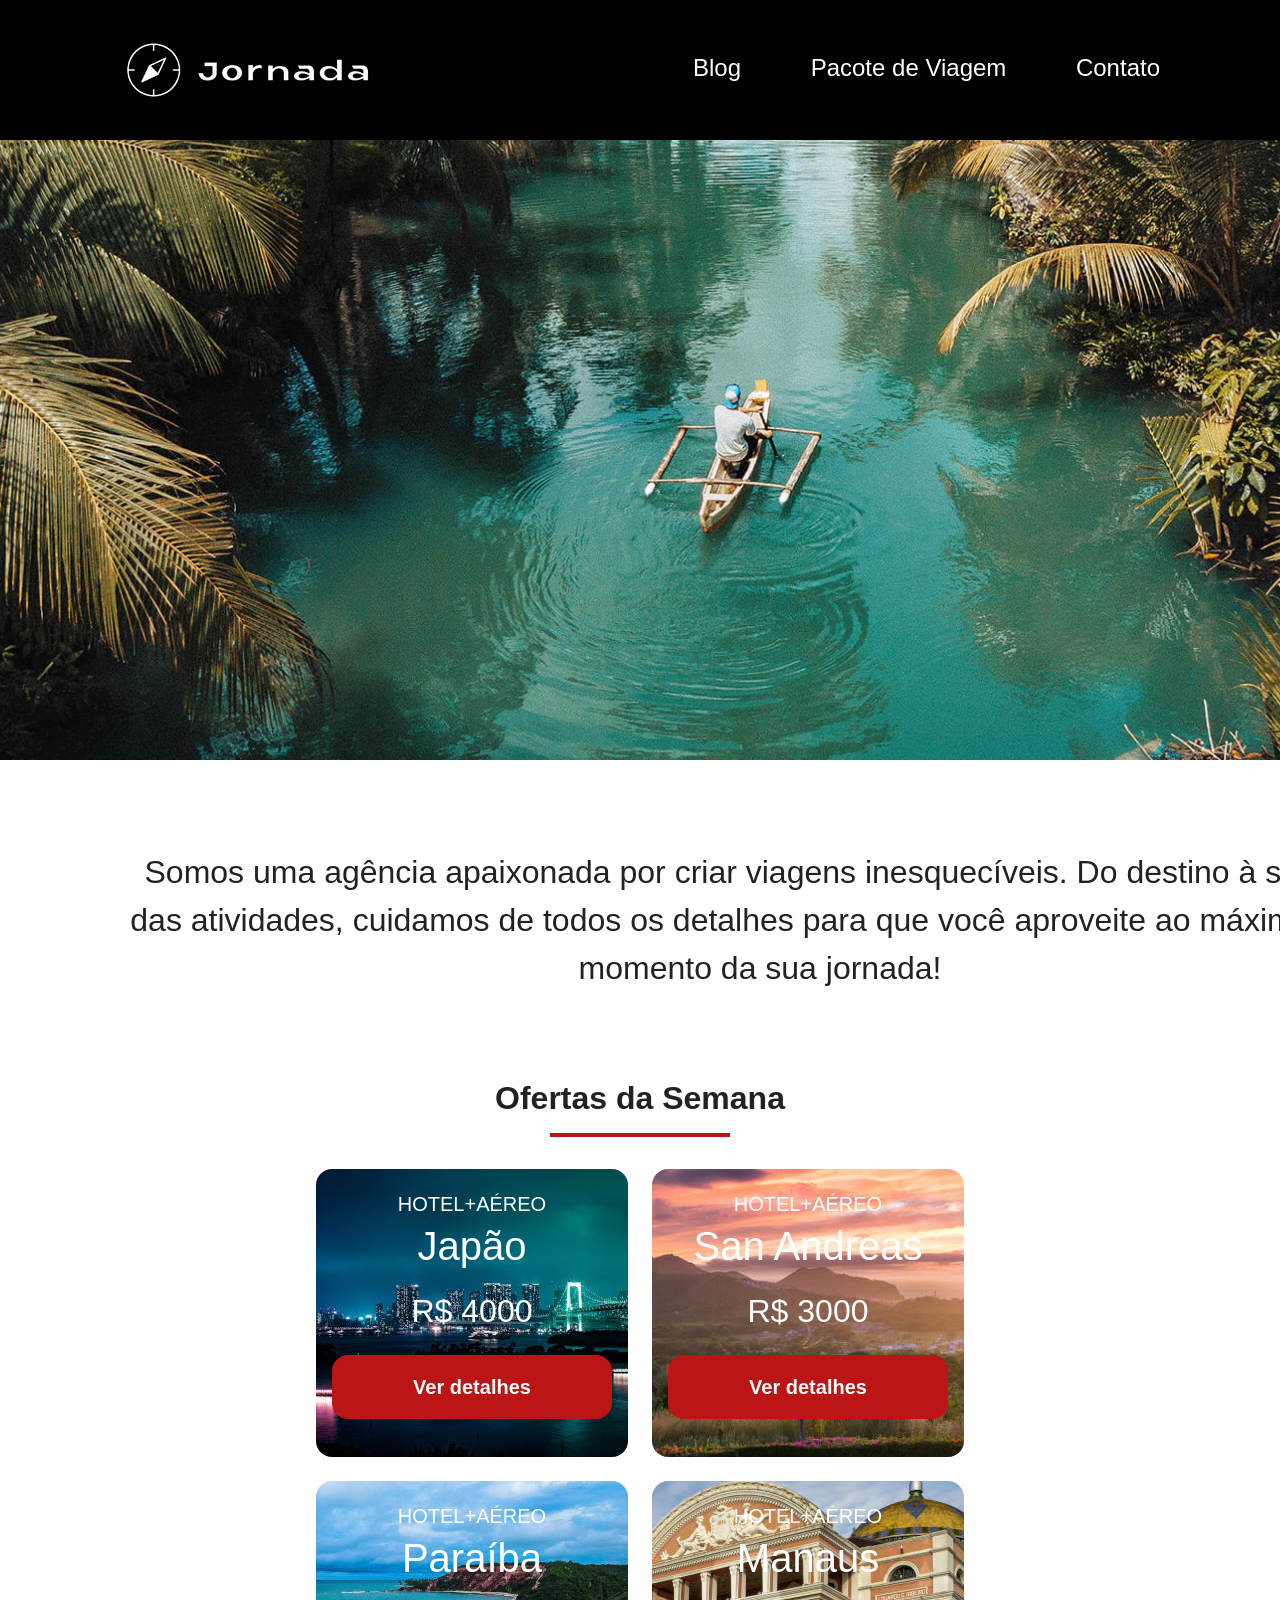
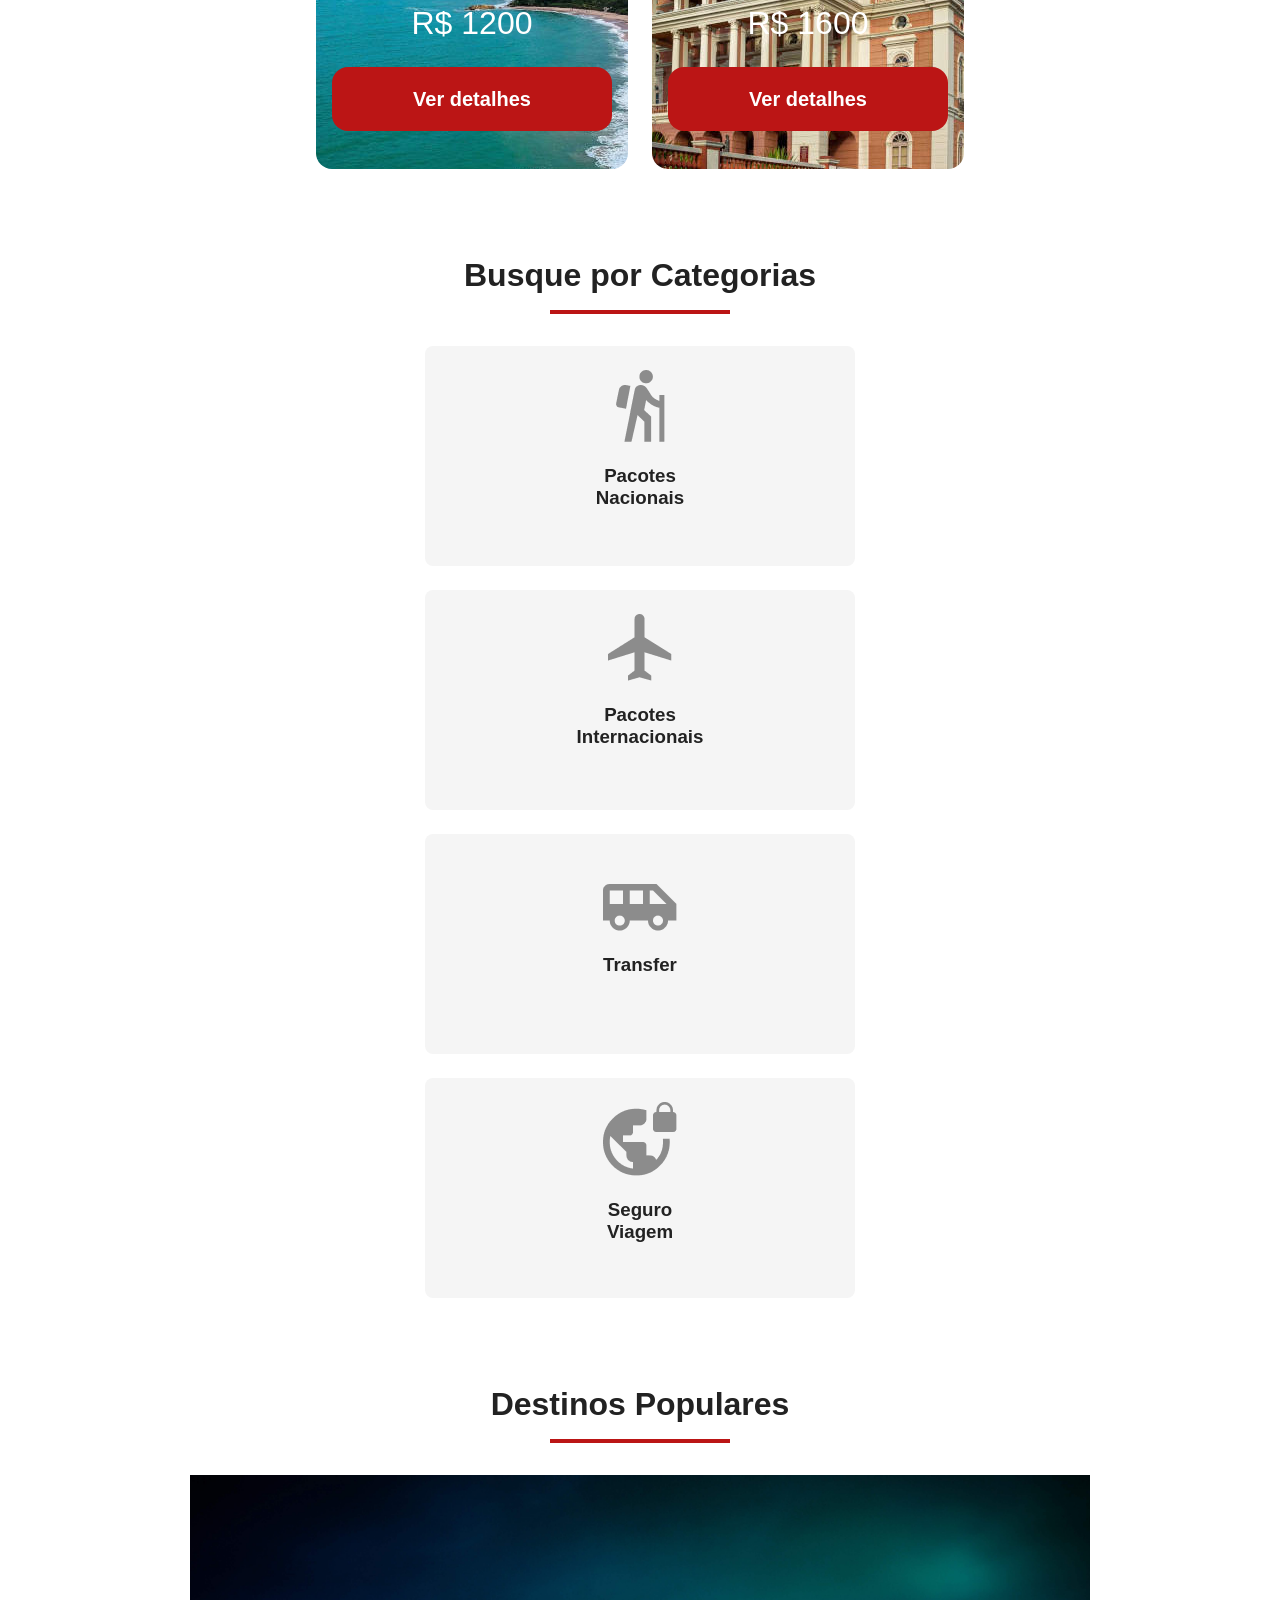
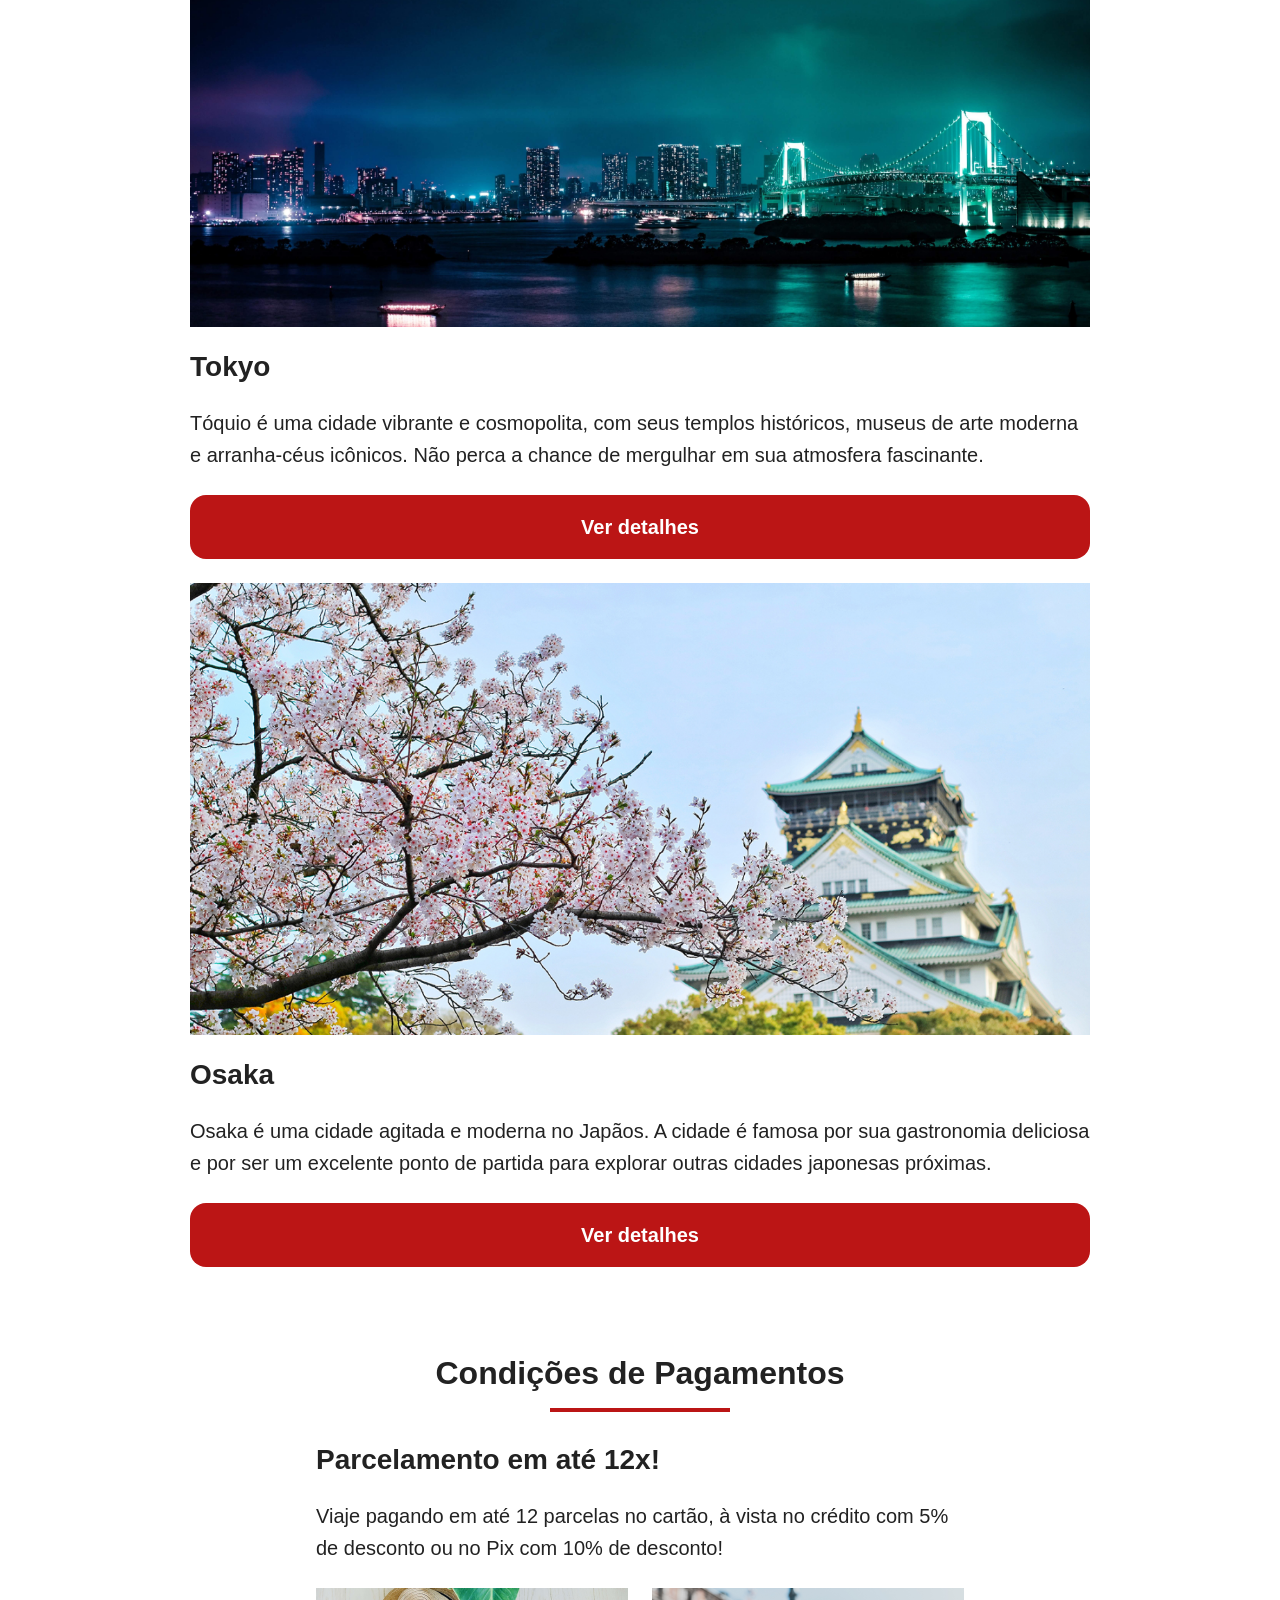
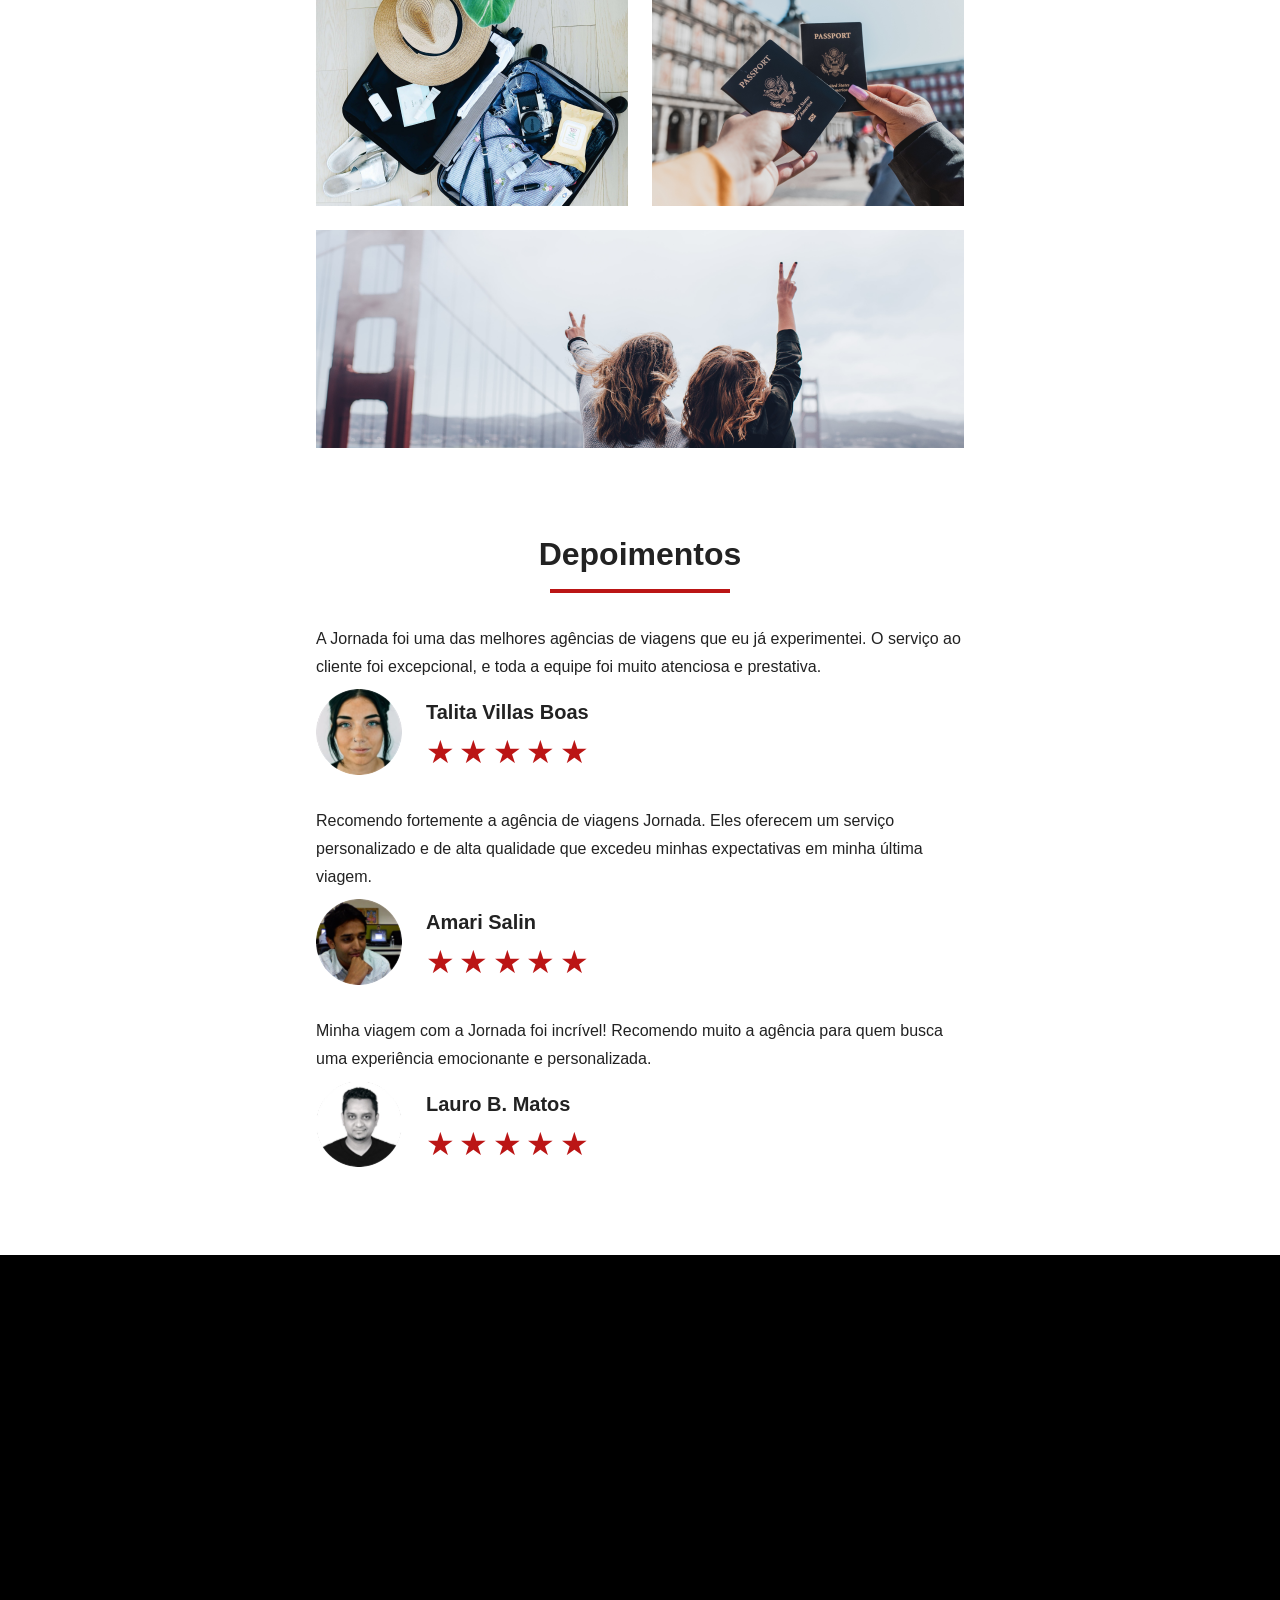
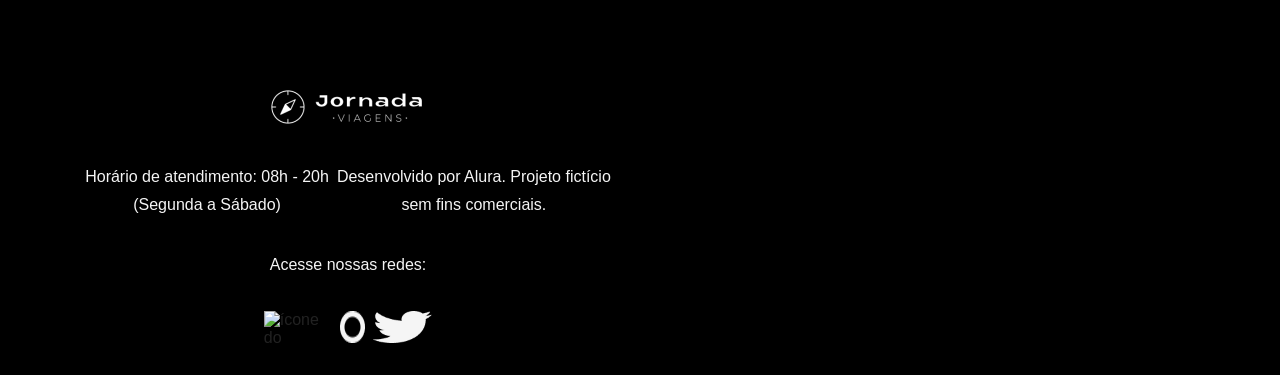
==== index.html @ 72df18f8 "Finaliza footer" ====
<!doctype html>
<html lang="pt-BR">
  <head>
    <meta charset="UTF-8" />
    <meta name="viewport" content="width=device-width, initial-scale=1.0" />
    <link rel="stylesheet" href="./css/style.css" />
    <title>Jornada Viagens</title>
  </head>
  <body>
    <header class="main-header">
      <a class="logo" href="index.html" title="Voltar para a página inicial">
        <img
          class="img-mobile"
          src="img/bussola-jornada-branca.png"
          alt="Bussola do logo Jornada Viagens na cor branca"
        />
        <img
          class="img-desktop"
          src="img/bussola-texto-jornada-branca.png"
          alt="Logo Jornada Viagens na cor branca"
        />
      </a>
      <div class="navigation-menu">
        <label for="menu">
          <img src="img/menu.png" alt="menu" />
        </label>
        <input type="checkbox" id="menu" hidden />
        <nav>
          <ul class="list-links">
            <li>
              <a href="blog.html" targe="_blank" title="Acessar Blog">Blog</a>
            </li>
            <li>
              <a
                href="pacotes.html"
                targe="_blank"
                title="Acessar pacote de viagem"
                >Pacote de Viagem
              </a>
            </li>
            <li>
              <a href="contato.html" targe="_blank" title="Acessar contato"
                >Contato</a
              >
            </li>
          </ul>
        </nav>
      </div>
    </header>
    <section class="hero">
      <div class="hero-img"></div>
      <h2>
        Somos uma agência apaixonada por criar viagens inesquecíveis. Do destino
        à seleção das atividades, cuidamos de todos os detalhes para que você
        aproveite ao máximo cada momento da sua jornada!
      </h2>
    </section>
    <section class="offers">
      <div class="section-title">
        <h2>Ofertas da Semana</h2>
        <hr />
      </div>
      <div class="offers-cards">
        <article class="card japao">
          <header>
            <p>HOTEL+AÉREO</p>
            <h3>
              Japão<br />
              <span>R$ 4000</span>
            </h3>
          </header>
          <footer>
            <a href="#" class="button">Ver detalhes</a>
          </footer>
        </article>
        <article class="card san-andreas">
          <header>
            <p>HOTEL+AÉREO</p>
            <h3>
              San Andreas<br />
              <span>R$ 3000</span>
            </h3>
          </header>
          <footer>
            <a href="#" class="button">Ver detalhes</a>
          </footer>
        </article>
        <article class="card paraiba">
          <header>
            <p>HOTEL+AÉREO</p>
            <h3>
              Paraíba<br />
              <span>R$ 1200</span>
            </h3>
          </header>
          <footer>
            <a href="#" class="button">Ver detalhes</a>
          </footer>
        </article>
        <article class="card manaus">
          <header>
            <p>HOTEL+AÉREO</p>
            <h3>
              Manaus<br />
              <span>R$ 1600</span>
            </h3>
          </header>
          <footer>
            <a href="#" class="button">Ver detalhes</a>
          </footer>
        </article>
      </div>
    </section>
    <section class="categories">
      <div class="section-title">
        <h2>Busque por Categorias</h2>
        <hr />
      </div>
      <div class="categories-cards">
        <a
          href="#"
          class="card"
          target="_blank"
          title="Busque pela categoria Pacotes Nacionais"
        >
          <img
            src="img/icone-pacotes-nacionais.png"
            alt="icone cinza representando uma pessoa fazendo tracking"
          />
          <h3 class="content=title">
            Pacotes <br />
            Nacionais
          </h3>
        </a>
        <a
          href="#"
          class="card"
          target="_blank"
          title="Busque pela categoria Pacotes Internacionais"
        >
          <img
            src="img/icone-pacotes-internacionais.png"
            alt="icone cinza representando um avião"
          />
          <h3 class="content=title">
            Pacotes <br />
            Internacionais
          </h3>
        </a>
        <a
          href="#"
          class="card single-line transfer"
          target="_blank"
          title="Busque pela categoria Transfer"
        >
          <img
            src="img/icone-transfer.png"
            alt="icone cinza representando um ônibus"
          />
          <h3 class="content=title">Transfer</h3>
        </a>
        <a
          href="#"
          class="card"
          target="_blank"
          title="Busque pela categoria Seguro Viagem"
        >
          <img
            src="img/icone-seguro-viagem.png"
            alt="icone cinza representando um mundo com cadeado"
          />
          <h3 class="content=title">
            Seguro <br />
            Viagem
          </h3>
        </a>
      </div>
    </section>
    <section class="destinations">
      <div class="section-title">
        <h2>Destinos Populares</h2>
        <hr />
      </div>
      <div class="destinations-items">
        <article class="item tokyo">
          <header>
            <div class="img-item"></div>
            <h4 class="content-title">Tokyo</h4>
          </header>
          <p class="content-text">
            Tóquio é uma cidade vibrante e cosmopolita, com seus templos
            históricos, museus de arte moderna e arranha-céus icônicos. Não
            perca a chance de mergulhar em sua atmosfera fascinante.
          </p>
          <footer>
            <a
              href="#"
              class="button"
              target="_blank"
              title="Veja mais detalhes do destino Tokyo"
              >Ver detalhes</a
            >
          </footer>
        </article>
        <article class="item osaka">
          <header>
            <div class="img-item"></div>
            <h4 class="content-title">Osaka</h4>
          </header>
          <p class="content-text">
            Osaka é uma cidade agitada e moderna no Japãos. A cidade é famosa
            por sua gastronomia deliciosa e por ser um excelente ponto de
            partida para explorar outras cidades japonesas próximas.
          </p>
          <footer>
            <a
              href="#"
              class="button"
              target="_blank"
              title="Veja mais detalhes do destino Osaka"
              >Ver detalhes</a
            >
          </footer>
        </article>
      </div>
    </section>
    <section class="payments">
      <div class="section-title">
        <h2>Condições de Pagamentos</h2>
        <hr />
      </div>
      <div class="content-container">
        <div class="text-content">
          <h3 class="content-title">Parcelamento em até 12x!</h3>
          <p class="content-text">
            Viaje pagando em até 12 parcelas no cartão, à vista no crédito com
            5% de desconto ou no Pix com 10% de desconto!
          </p>
        </div>
        <div class="image-gallery">
          <div class="image first"></div>
          <div class="image second"></div>
          <div class="image third colspan-2"></div>
        </div>
      </div>
    </section>
    <section class="testimonials">
      <div class="section-title">
        <h2>Depoimentos</h2>
        <hr />
      </div>
      <div class="testimonials-container">
        <article>
          <header>
            <p>A Jornada foi uma das melhores agências de viagens que eu já experimentei. O serviço ao cliente foi excepcional, e toda a equipe foi muito atenciosa e prestativa.</p>
          </header>
          <footer>
            <img 
            src="img/avatar-talita.png" 
            alt="imagem de perfil da cliente Talita Villas Boas" />
            <div class="profile-content">
              <h4>Talita Villas Boas</h4>
              <div class="rating">
                <span class="star">★</span>
                <span class="star">★</span>
                <span class="star">★</span>
                <span class="star">★</span>
                <span class="star">★</span>
              </div>
            </div>
          </footer>
        </article>
        <article>
          <header>
            <p>Recomendo fortemente a agência de viagens Jornada. Eles oferecem um serviço personalizado e de alta qualidade que excedeu minhas expectativas em minha última viagem.</p>
          </header>
          <footer>
            <img 
            src="img/avatar-amari.png" 
            alt="imagem de perfil da cliente Amari Salin" />
            <div class="profile-content">
              <h4>Amari Salin</h4>
              <div class="rating">
                <span class="star">★</span>
                <span class="star">★</span>
                <span class="star">★</span>
                <span class="star">★</span>
                <span class="star">★</span>
              </div>
          </footer>
        </article>
        <article>
          <header>
            <p>Minha viagem com a Jornada foi incrível! Recomendo muito a agência para quem busca uma experiência emocionante e personalizada.</p>
          </header>
          <footer>
            <img 
            src="img/avatar-lauro.png" 
            alt="imagem de perfil da cliente Lauro B. Matos" />
            <div class="profile-content">
              <h4>Lauro B. Matos</h4>
              <div class="rating">
                <span class="star">★</span>
                <span class="star">★</span>
                <span class="star">★</span>
                <span class="star">★</span>
                <span class="star">★</span>
              </div>
          </footer>
        </article>
      </div>
    </section>
    <footer class="main-footer">
      <section class="hero">
      <div class="footer-img"></div>
    </section>
      <section class="footer-content">
        <div class="logo-footer">
          <img
            src="img/logo-jornada-viagens-branca.png" alt="Bussola do logo com nome Jornada Viagens na cor branca"
          />
        </div>
        <div class="text-footer-1">
          <p>Horário de atendimento: 08h - 20h <br /> (Segunda a Sábado)</p>
          <p>Desenvolvido por Alura. Projeto fictício <br /> sem fins comerciais.</p>
        </div>
        <div class="text-footer-2">
          <p>Acesse nossas redes:</p>
        </div>
        <div class="social-icons">
            <img 
            class="img-social"
            src="img/whatsapp-branca.png" alt="ícone do whatsapp" />
          <img
            class="img-social"
            src="img/instagram-branca.png" alt="ícone do instagram" />
          <img 
            class="img-social"
            src="img/twiter-branca.png" alt="ícone do twitter" />
        </div>
      </section>
    </footer>
  </body>
</html>
---- css/style.css ----
@import url("global.css");
@import url("header.css");
@import url("hero.css");
@import url("offers.css");
@import url("categories.css");
@import url("destinations.css");
@import url("payments.css");
@import url("testimonials.css");
@import url("footer.css");
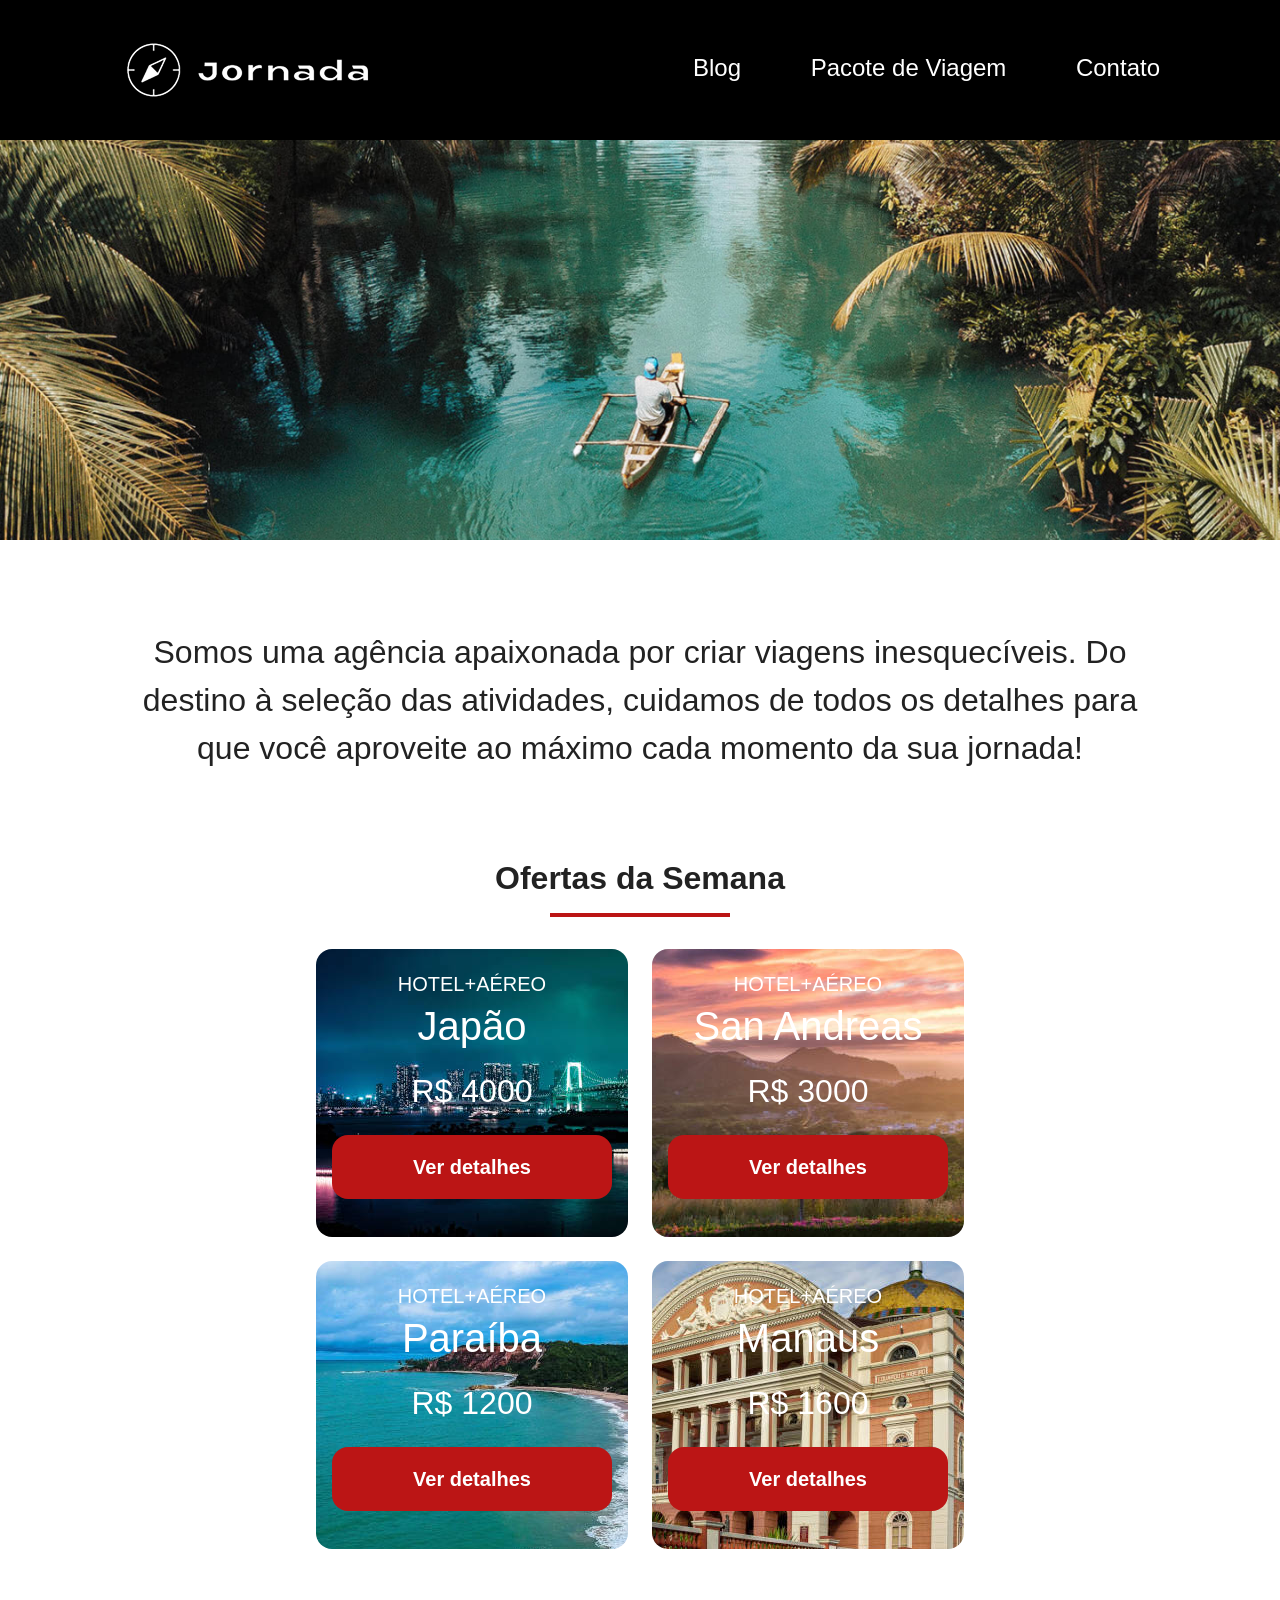
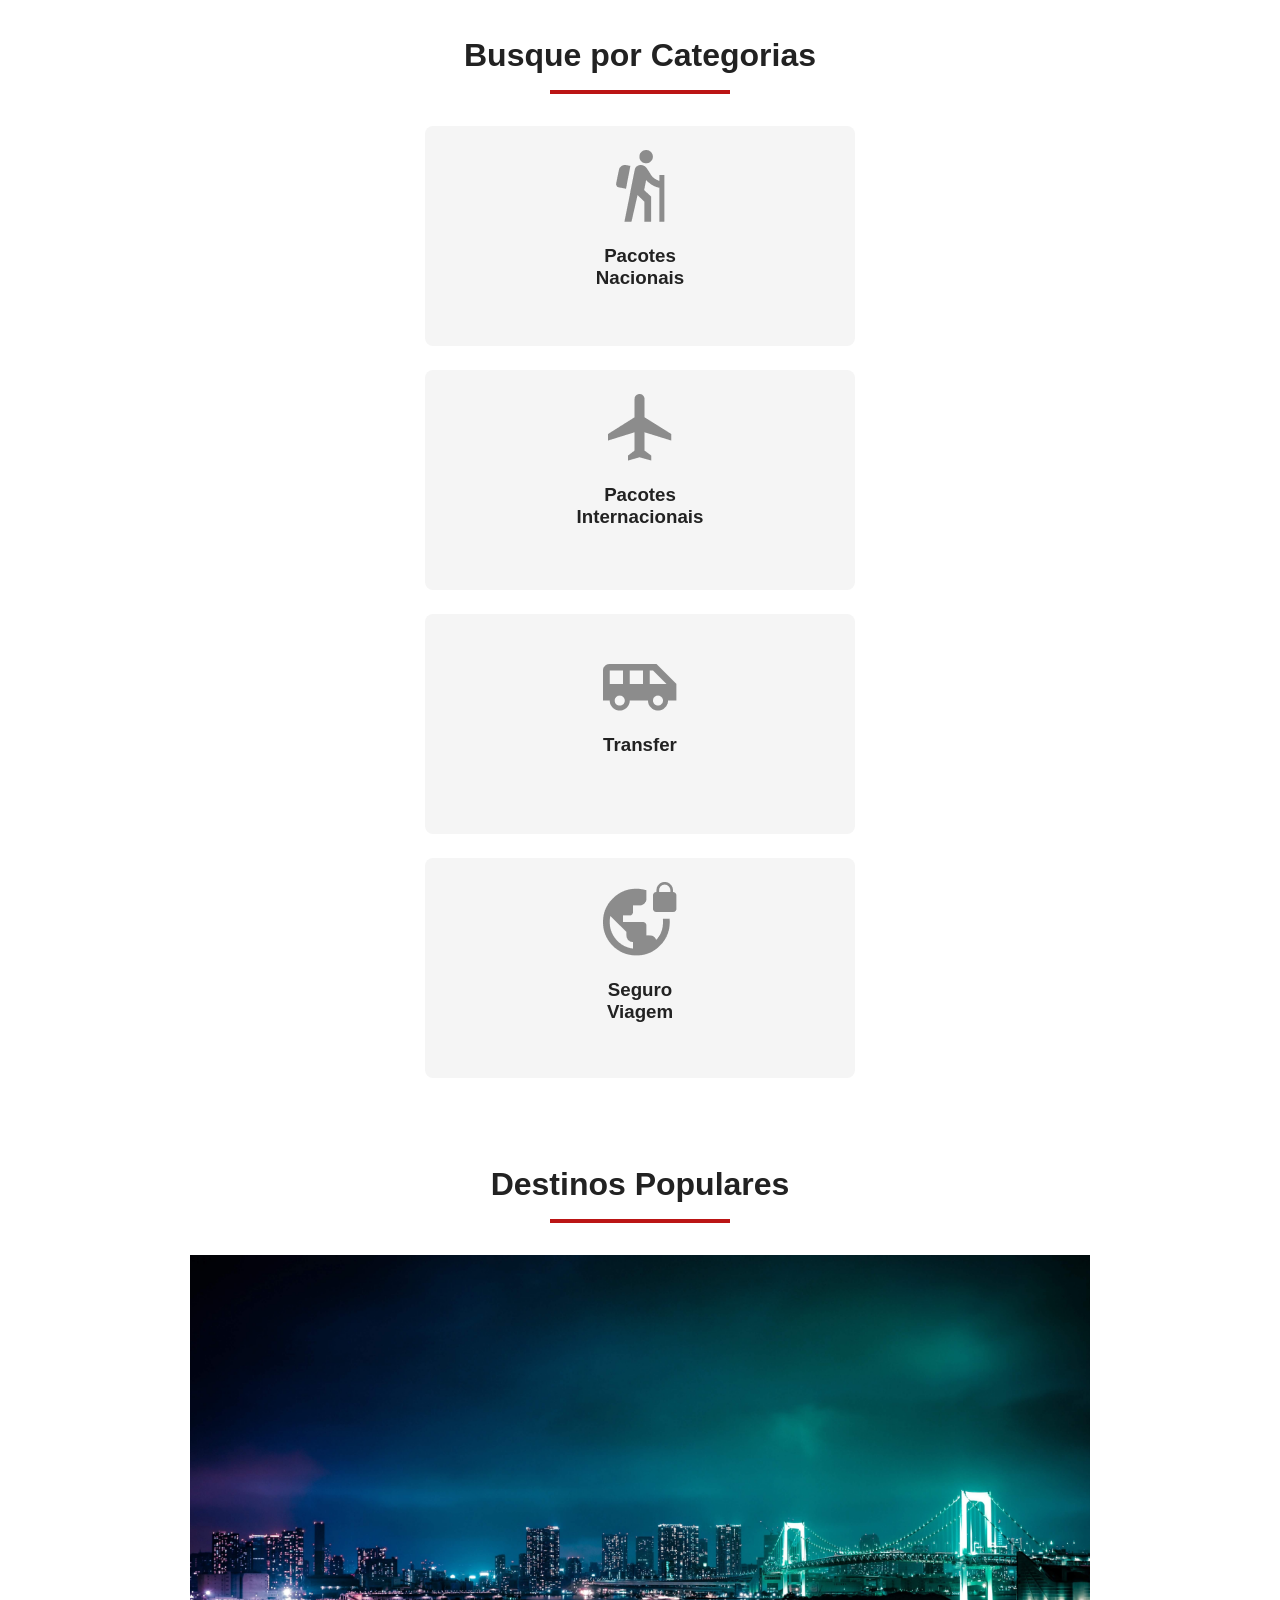
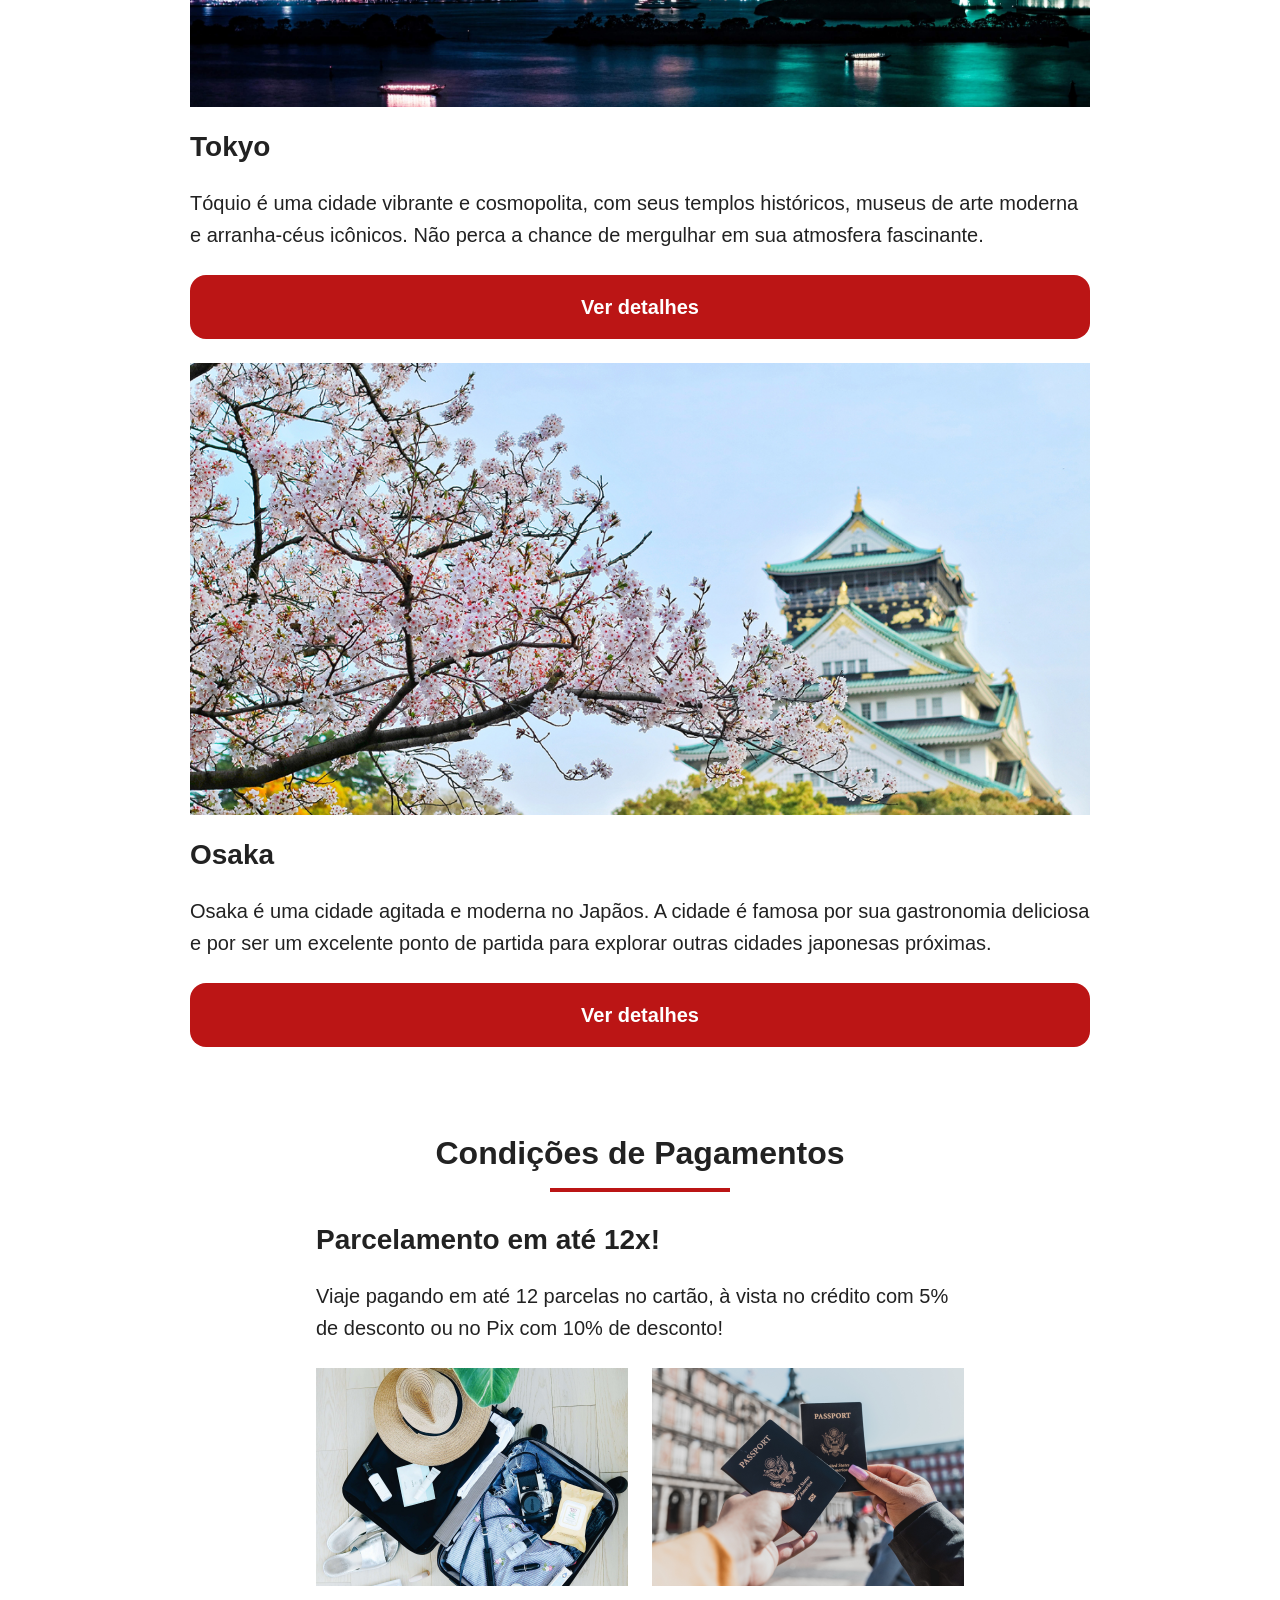
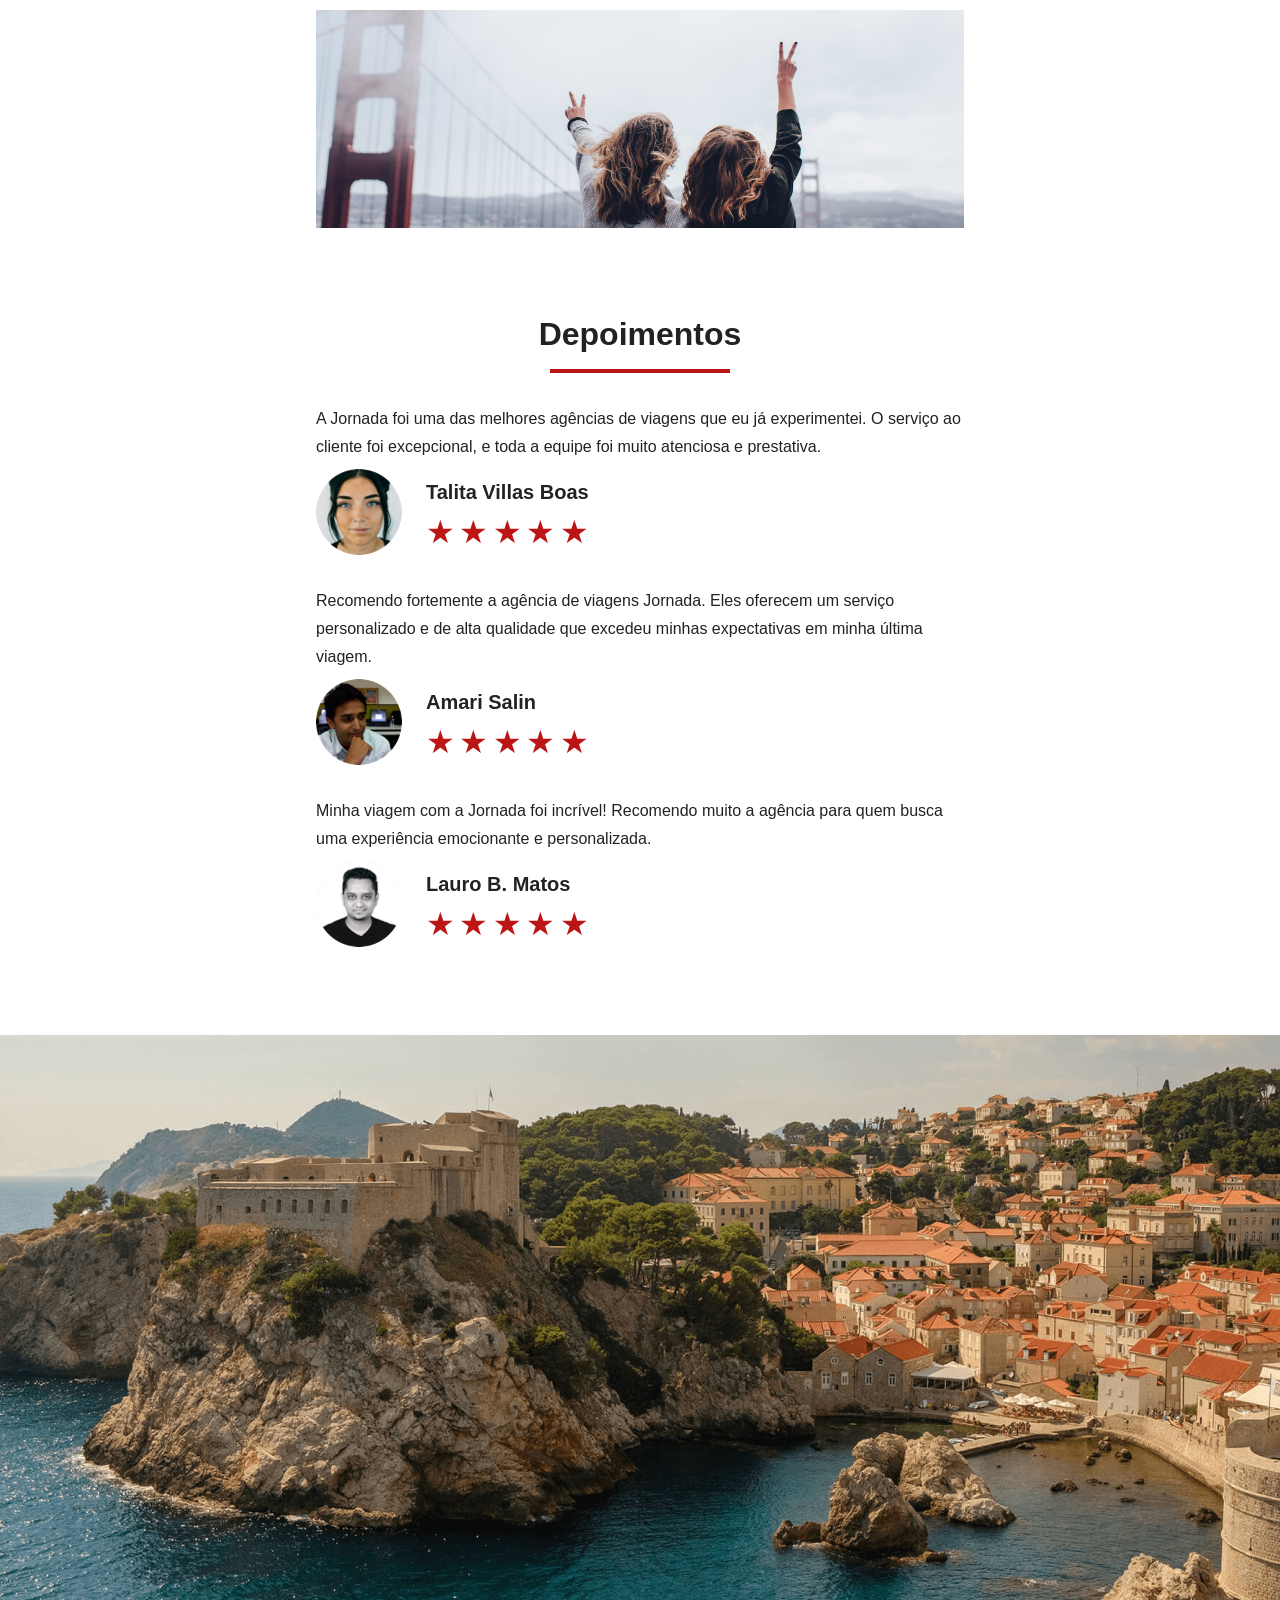
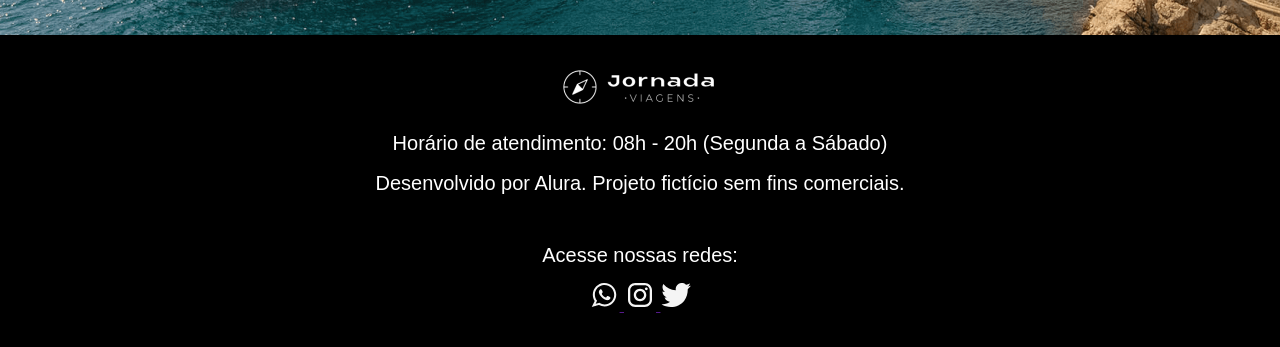
==== commit 898dc127: "Adiciona melhorias de acessibilidade e corrige código de acordo com revisão proposta" ====
--- a/index.html
+++ b/index.html
@@ -185,7 +185,7 @@
         <article class="item tokyo">
           <header>
             <div class="img-item"></div>
-            <h4 class="content-title">Tokyo</h4>
+            <h3 class="content-title">Tokyo</h3>
           </header>
           <p class="content-text">
             Tóquio é uma cidade vibrante e cosmopolita, com seus templos
@@ -205,7 +205,7 @@
         <article class="item osaka">
           <header>
             <div class="img-item"></div>
-            <h4 class="content-title">Osaka</h4>
+            <h3 class="content-title">Osaka</h3>
           </header>
           <p class="content-text">
             Osaka é uma cidade agitada e moderna no Japãos. A cidade é famosa
@@ -259,7 +259,7 @@
             src="img/avatar-talita.png" 
             alt="imagem de perfil da cliente Talita Villas Boas" />
             <div class="profile-content">
-              <h4>Talita Villas Boas</h4>
+              <h3>Talita Villas Boas</h3>
               <div class="rating">
                 <span class="star">★</span>
                 <span class="star">★</span>
@@ -279,7 +279,7 @@
             src="img/avatar-amari.png" 
             alt="imagem de perfil da cliente Amari Salin" />
             <div class="profile-content">
-              <h4>Amari Salin</h4>
+              <h3>Amari Salin</h3>
               <div class="rating">
                 <span class="star">★</span>
                 <span class="star">★</span>
@@ -298,7 +298,7 @@
             src="img/avatar-lauro.png" 
             alt="imagem de perfil da cliente Lauro B. Matos" />
             <div class="profile-content">
-              <h4>Lauro B. Matos</h4>
+              <h3>Lauro B. Matos</h3>
               <div class="rating">
                 <span class="star">★</span>
                 <span class="star">★</span>
@@ -310,35 +310,33 @@
         </article>
       </div>
     </section>
-    <footer class="main-footer">
-      <section class="hero">
-      <div class="footer-img"></div>
-    </section>
-      <section class="footer-content">
-        <div class="logo-footer">
-          <img
-            src="img/logo-jornada-viagens-branca.png" alt="Bussola do logo com nome Jornada Viagens na cor branca"
-          />
+    <section class="bottom-hero">
+      <div class="hero-img"></div>
+    </section>
+    <footer class="main-footer">  
+    <div class="footer-content">
+          <img src="img/logo-jornada-viagens-branca.png" alt="Logo completo Jornada Viagens na cor branca" />
+          <p>Horário de atendimento: 08h - 20h (Segunda a Sábado)</p>
+          <p>Desenvolvido por Alura. Projeto fictício sem fins comerciais.</p>
         </div>
-        <div class="text-footer-1">
-          <p>Horário de atendimento: 08h - 20h <br /> (Segunda a Sábado)</p>
-          <p>Desenvolvido por Alura. Projeto fictício <br /> sem fins comerciais.</p>
+          <div class="footer-social">
+          <p>Acesse nossas redes:</p>
+            <a href="" target="_blank"  title="Acesse o whatsapp do Jornada Viagens">
+            <img 
+            src="img/whatsapp.svg" 
+            alt="Icone do whatsapp na cor branca" />
+            </a>
+            <a href="" target="_blank" title="Acesse o instagram do Jornada Viagens">
+              <img
+            src="img/Instagram.svg" 
+            alt="Icone do instagram na cor branca" />
+          </a>
+          <a href="" target="_blank" title="Acesse o twitter do Jornada Viagens">
+            <img 
+            src="img/Twiter.svg" 
+            alt="Icone do twiter na cor branca" />
+            </a>
         </div>
-        <div class="text-footer-2">
-          <p>Acesse nossas redes:</p>
-        </div>
-        <div class="social-icons">
-            <img 
-            class="img-social"
-            src="img/whatsapp-branca.png" alt="ícone do whatsapp" />
-          <img
-            class="img-social"
-            src="img/instagram-branca.png" alt="ícone do instagram" />
-          <img 
-            class="img-social"
-            src="img/twiter-branca.png" alt="ícone do twitter" />
-        </div>
-      </section>
     </footer>
   </body>
 </html>
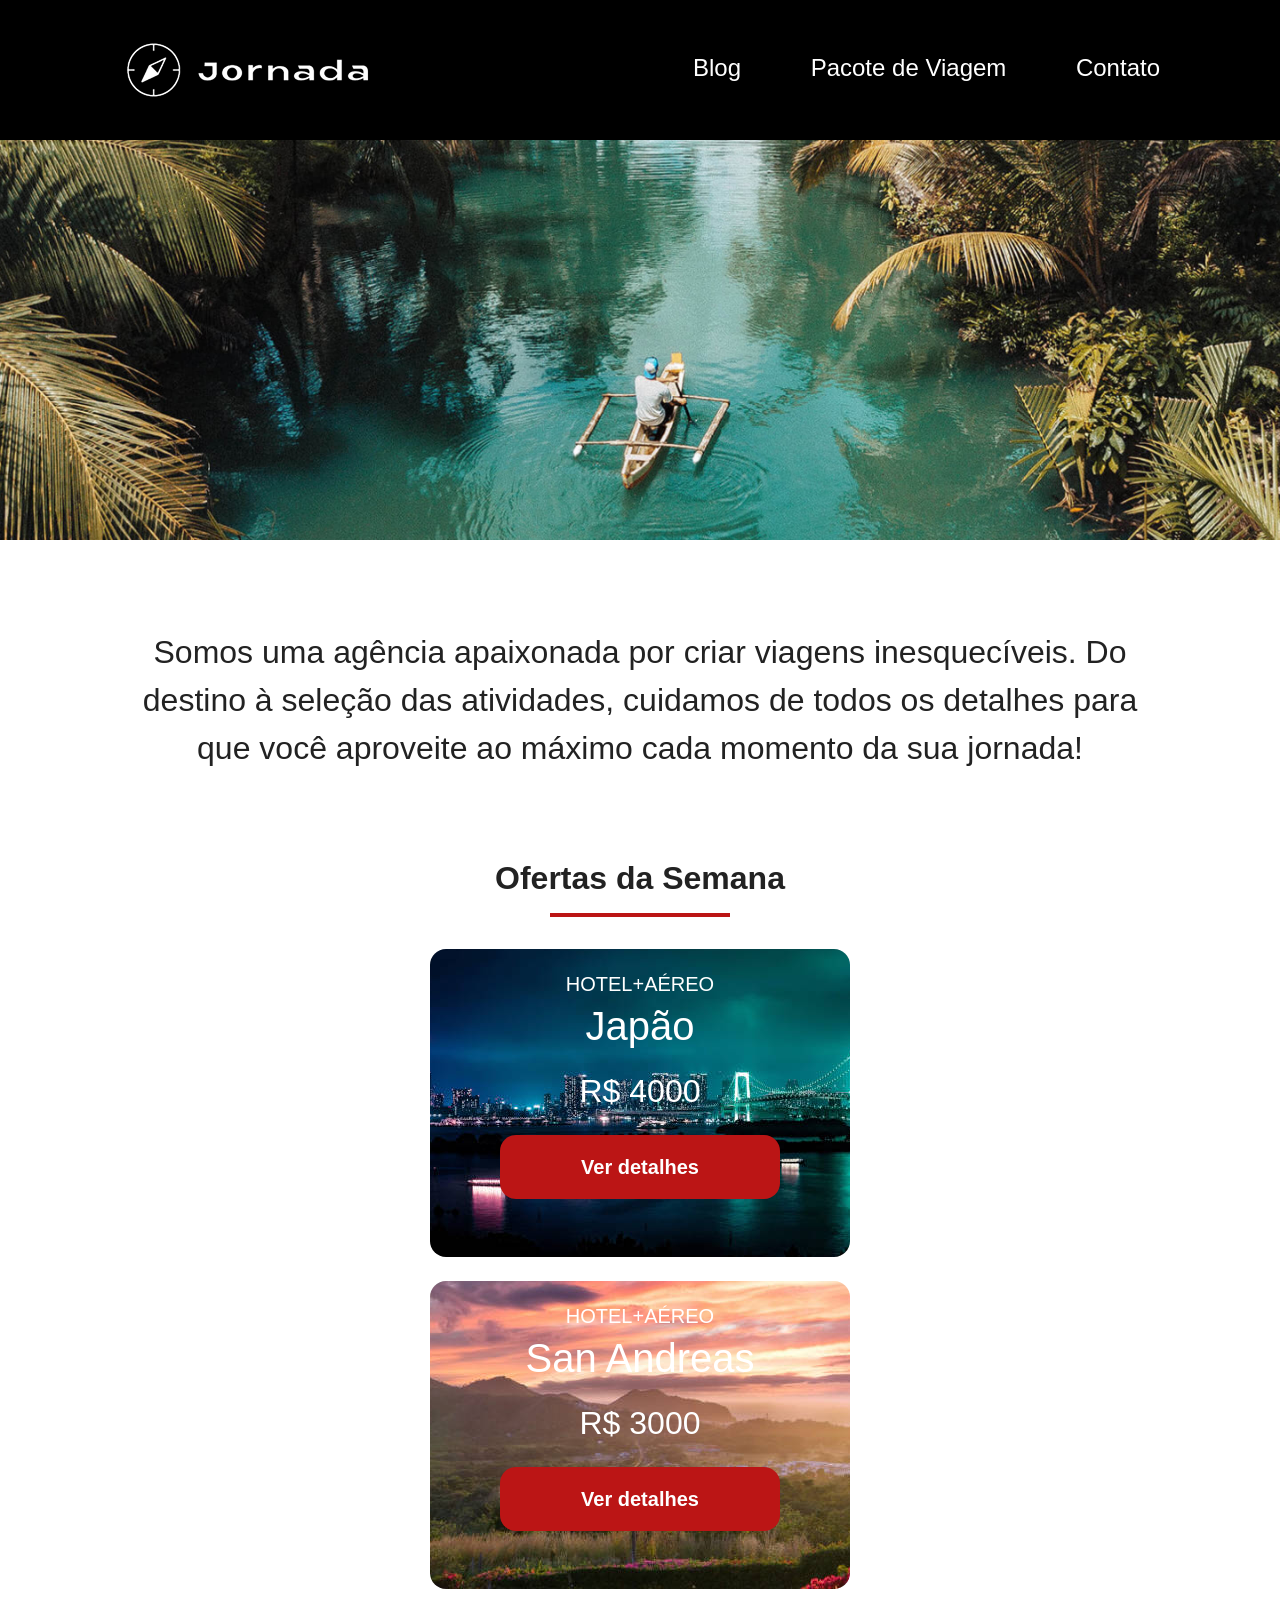
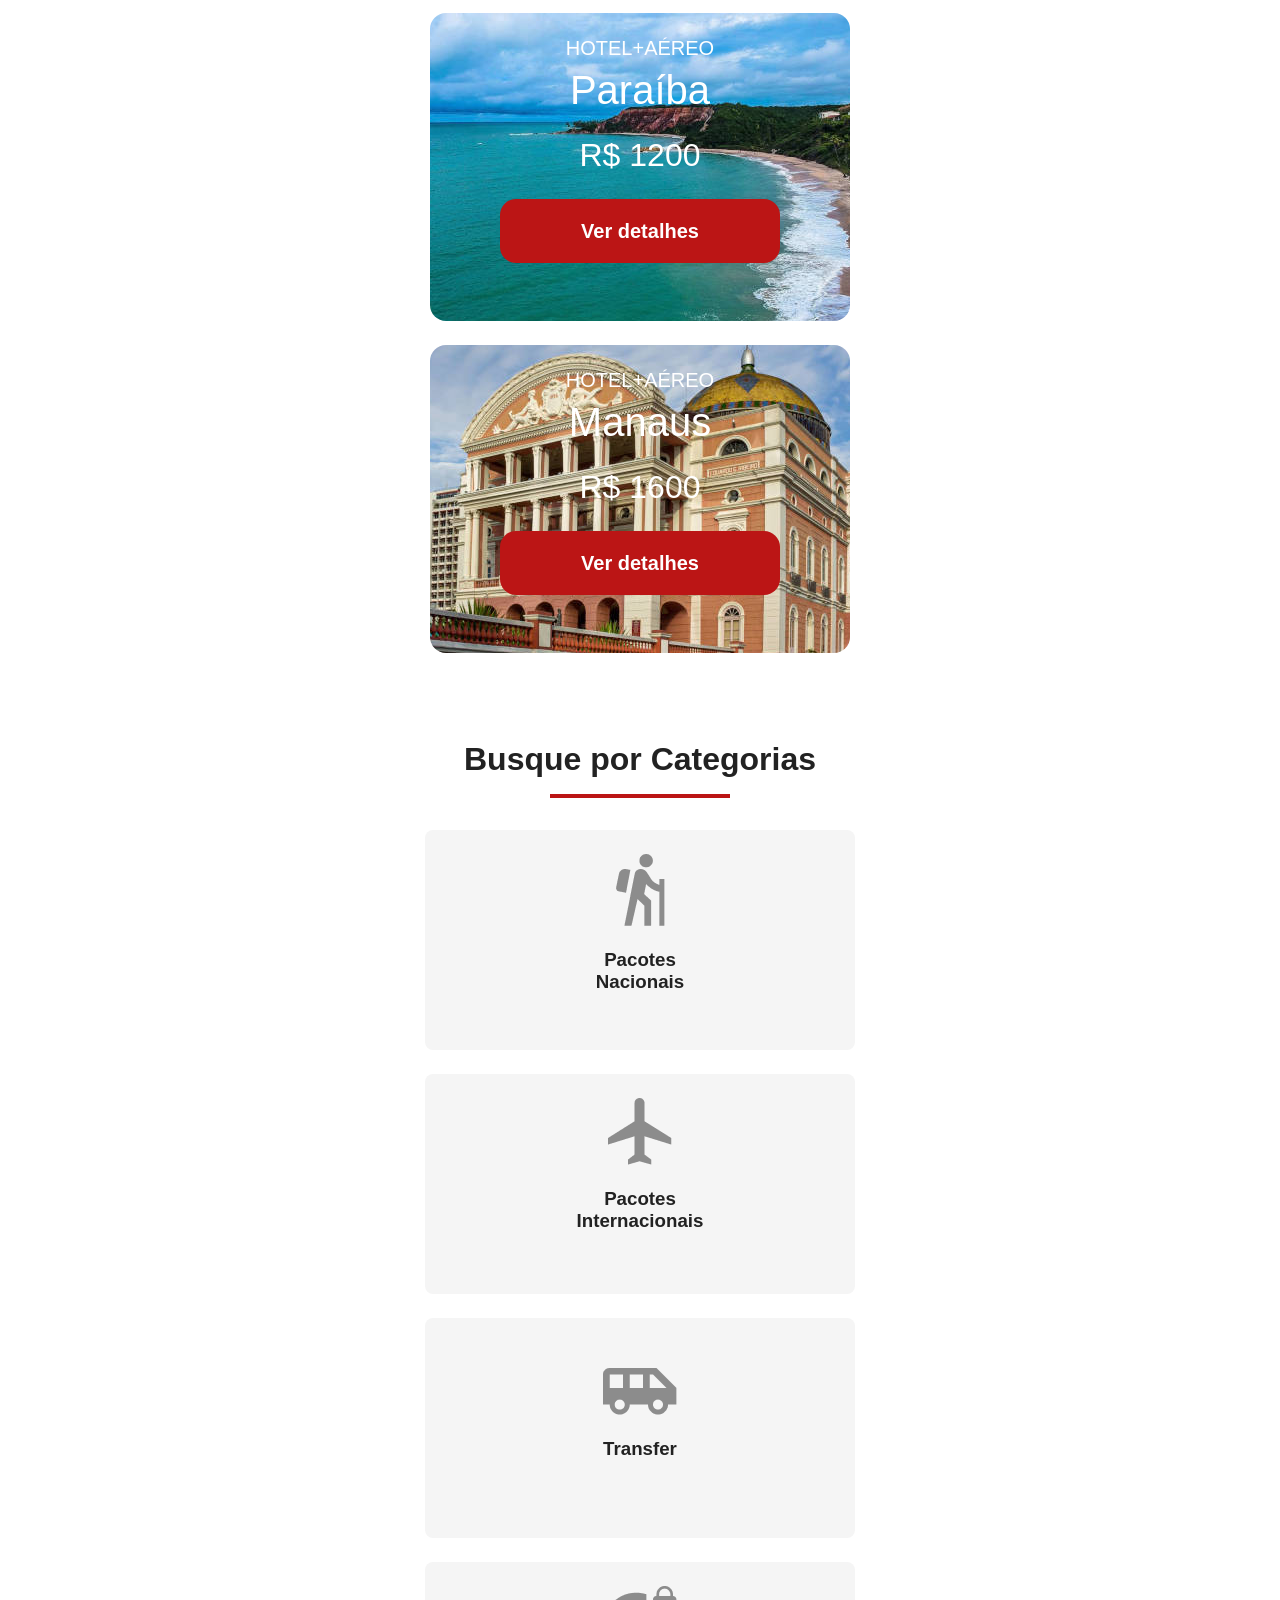
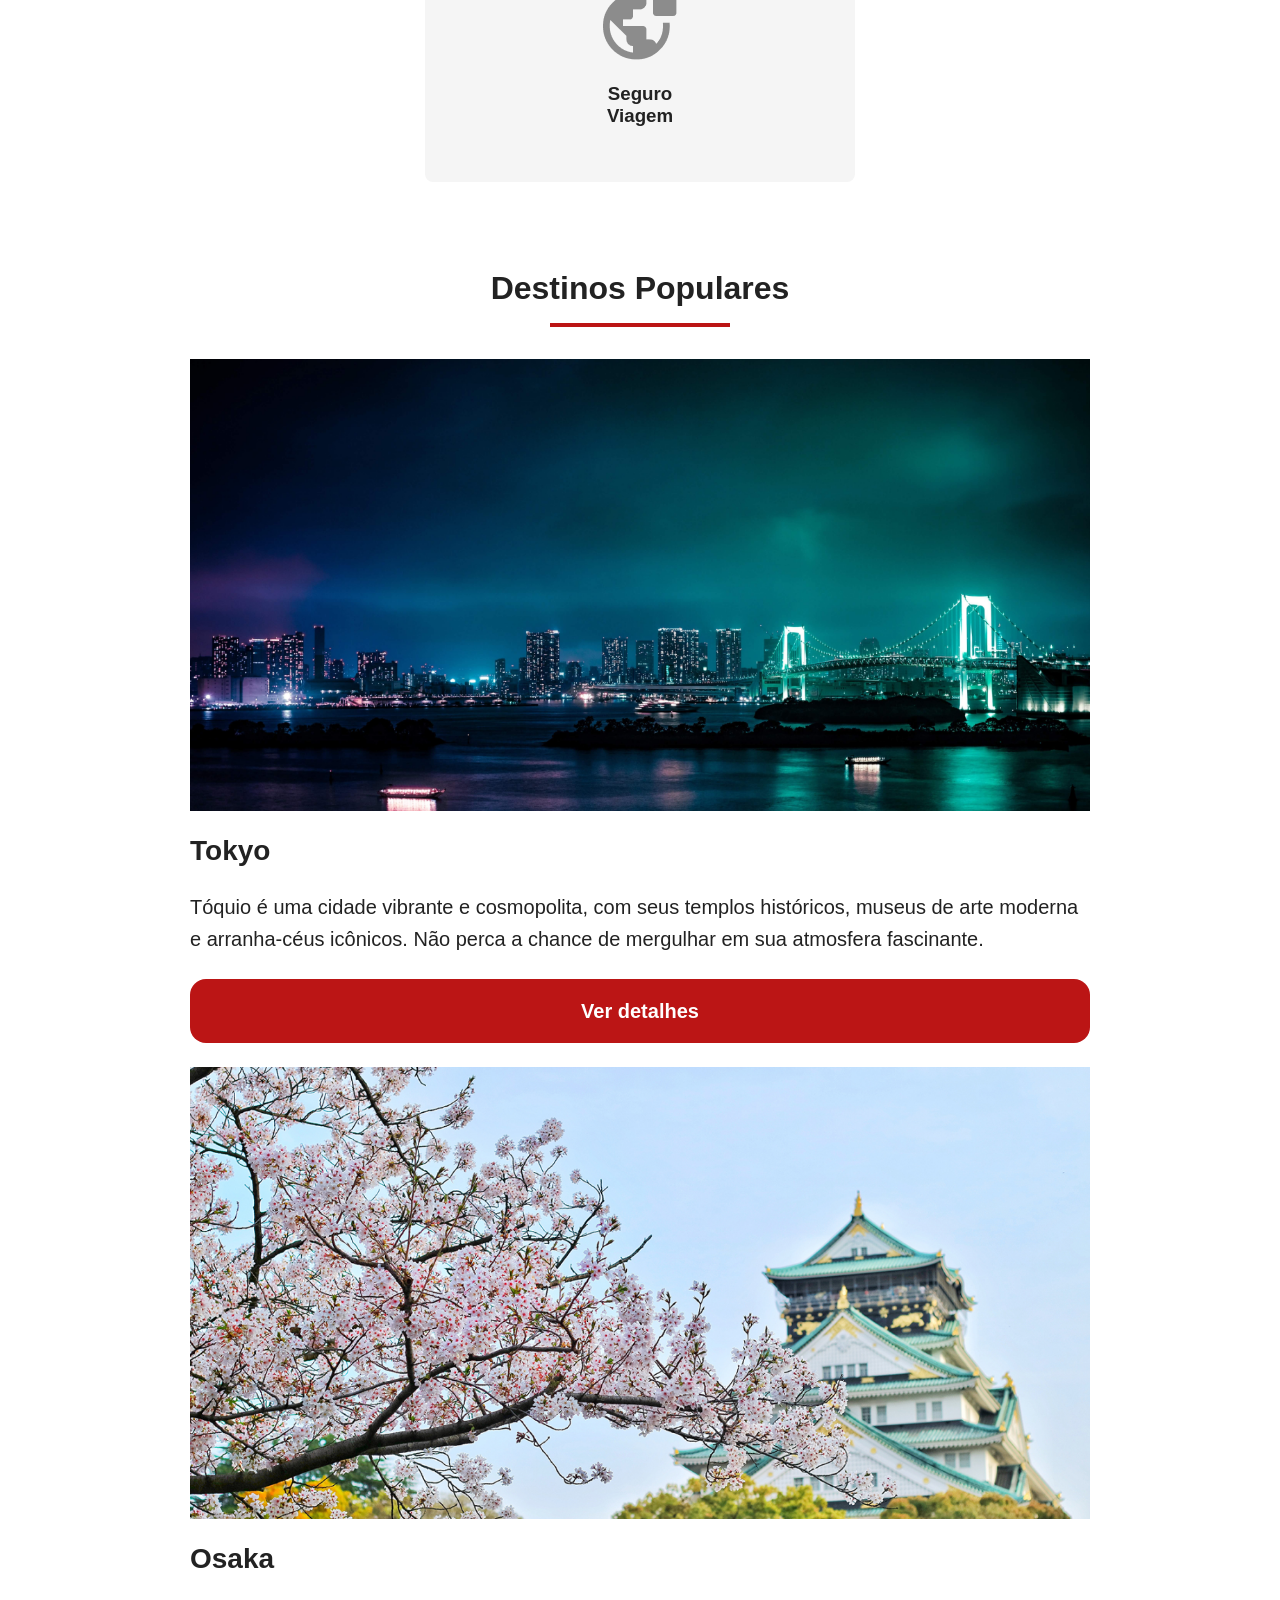
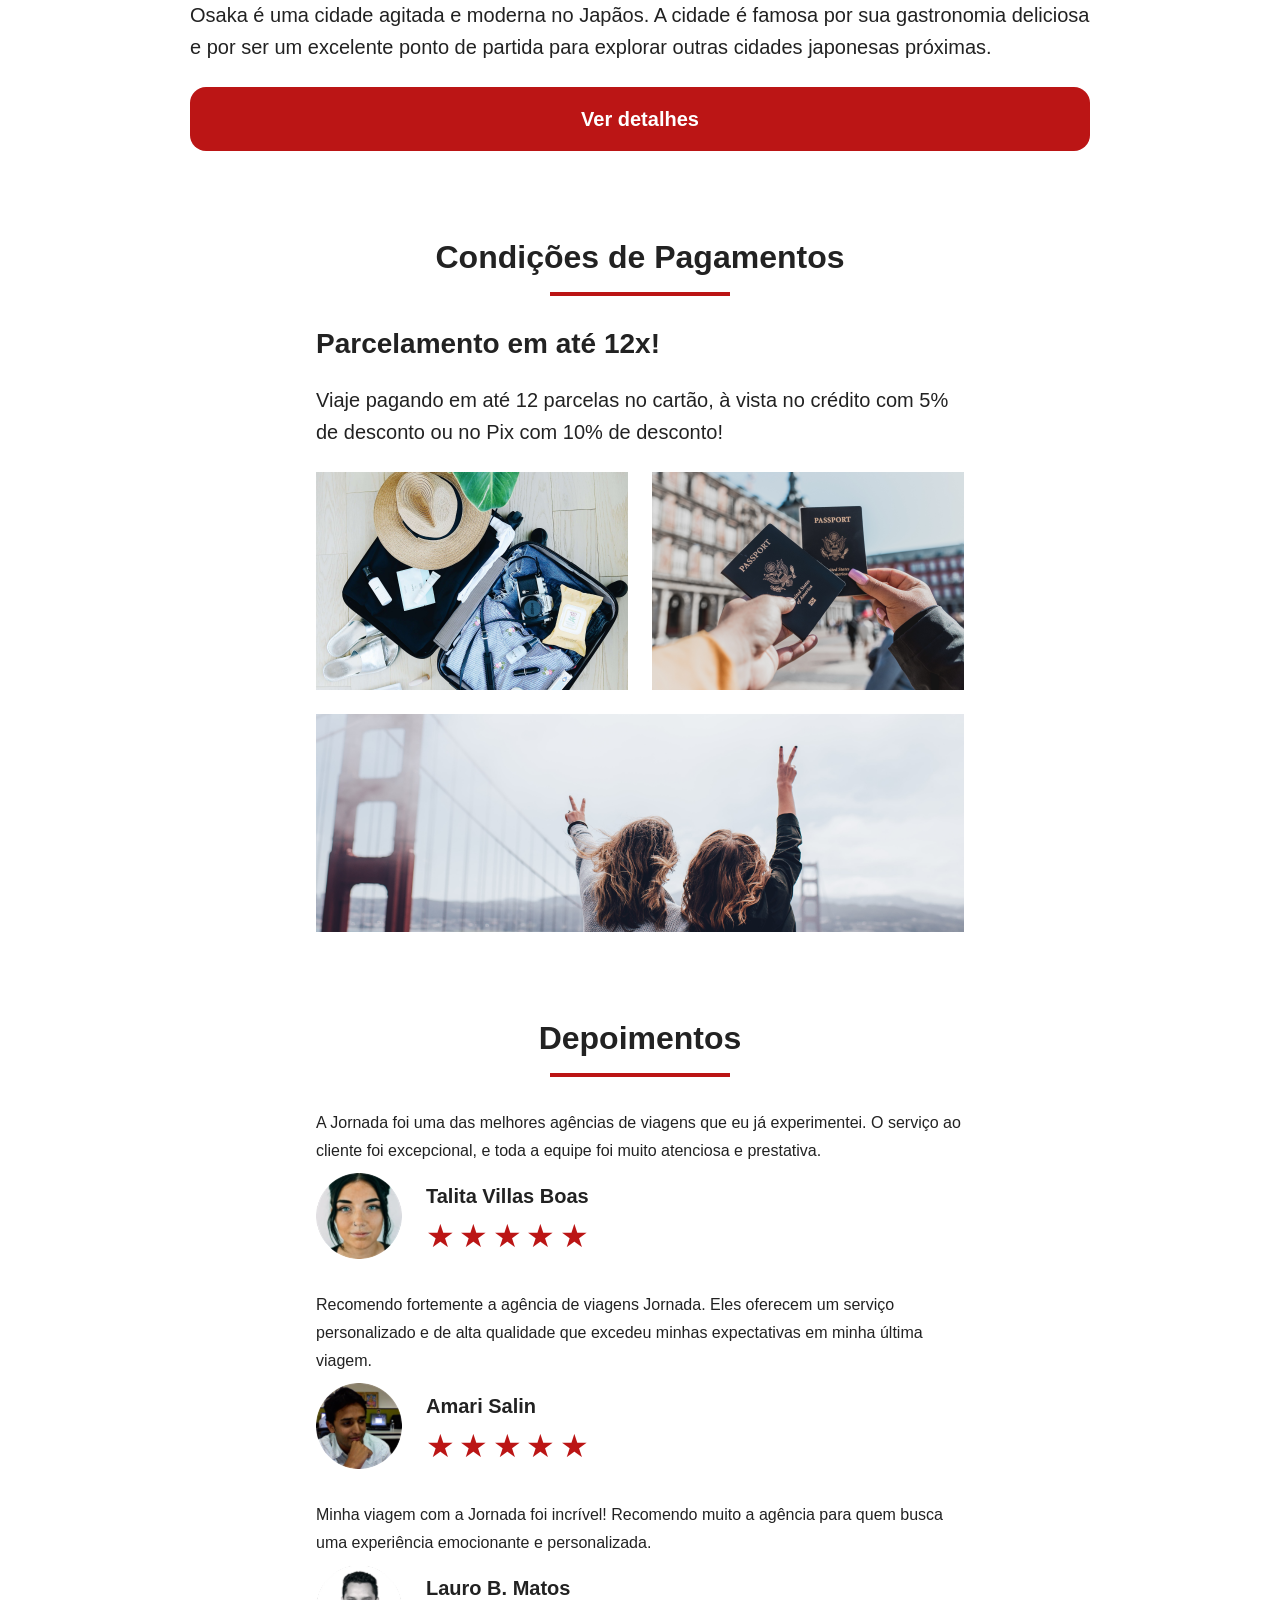
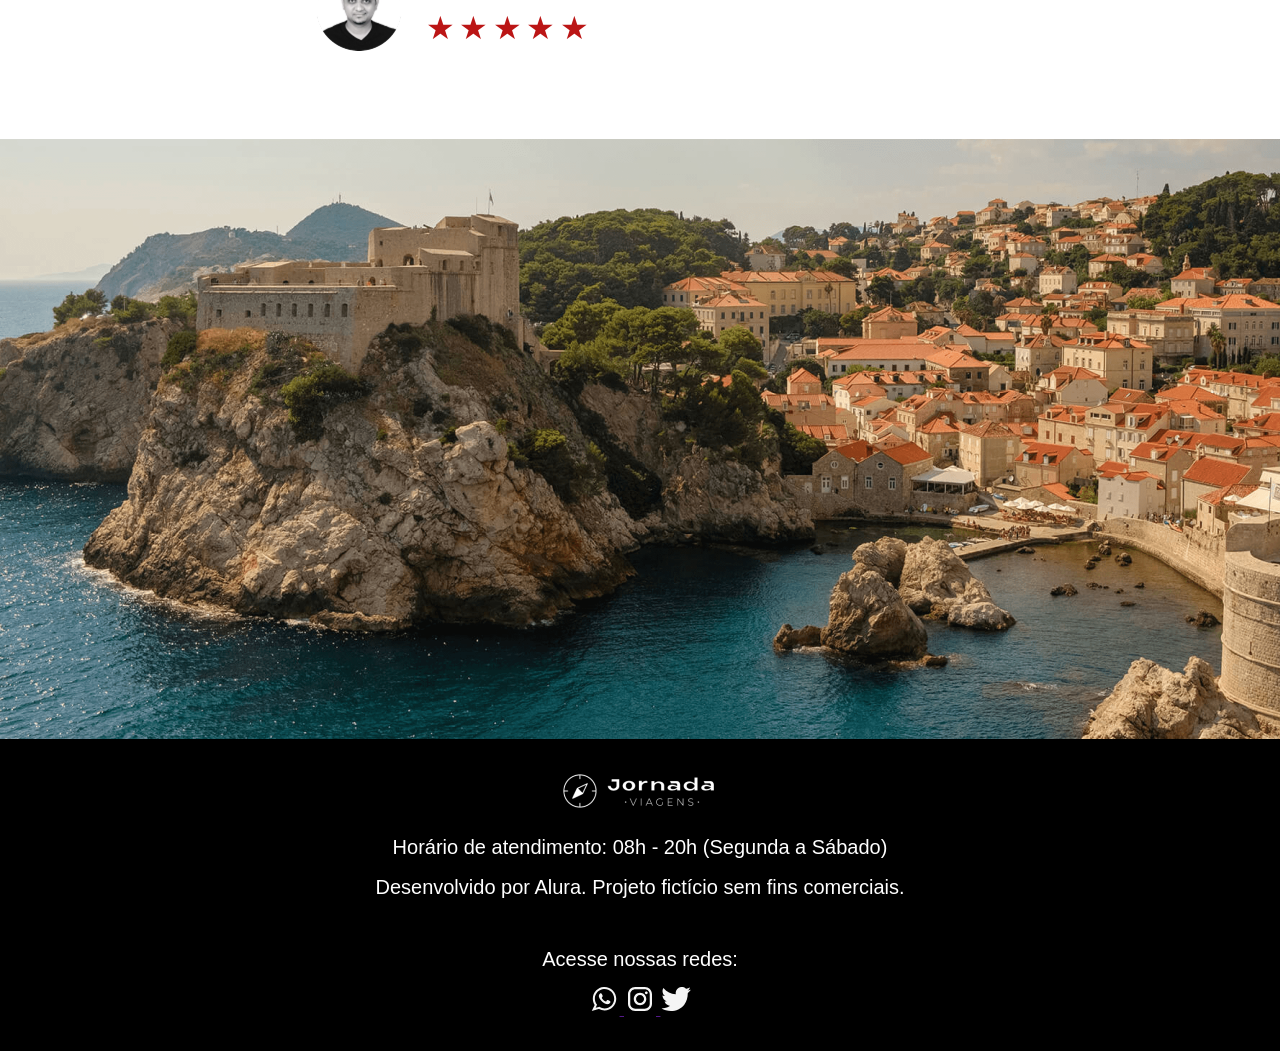
==== commit c40c8fec: "Corrige bugs e finaliza página de destinos" ====
--- a/index.html
+++ b/index.html
@@ -3,6 +3,13 @@
   <head>
     <meta charset="UTF-8" />
     <meta name="viewport" content="width=device-width, initial-scale=1.0" />
+    <meta name="description" content="Jornada Viagens, uma agência apaixonada por criar viagens inesquecíveis">
+    <meta name="og:title" content="Jornada Viagens">
+    <meta name="og:description" content="Jornada Viagens, uma agência apaixonada por criar viagens inesquecíveis">
+    <meta name="og:image" content="https://voitille.github.io/jornada-viagens/img/footer.png">
+    <meta name="og:type" content="website">
+    <meta name="og:url" content="https://voitille.github.io/jornada-viagens">
+    <link rel="icon" href="img/favicon.svg" type="image/svg+xml">
     <link rel="stylesheet" href="./css/style.css" />
     <title>Jornada Viagens</title>
   </head>
@@ -28,18 +35,18 @@
         <nav>
           <ul class="list-links">
             <li>
-              <a href="blog.html" targe="_blank" title="Acessar Blog">Blog</a>
+              <a href="blog.html" target="_blank" title="Acessar Blog">Blog</a>
             </li>
             <li>
               <a
-                href="pacotes.html"
-                targe="_blank"
+                href="destiny.html"
+                target="_blank"
                 title="Acessar pacote de viagem"
                 >Pacote de Viagem
               </a>
             </li>
             <li>
-              <a href="contato.html" targe="_blank" title="Acessar contato"
+              <a href="contato.html" target="_blank" title="Acessar contato"
                 >Contato</a
               >
             </li>
@@ -332,8 +339,8 @@
             alt="Icone do instagram na cor branca" />
           </a>
           <a href="" target="_blank" title="Acesse o twitter do Jornada Viagens">
-            <img 
-            src="img/Twiter.svg" 
+            <img
+            src="img/twitter.svg"
             alt="Icone do twiter na cor branca" />
             </a>
         </div>
--- a/css/style.css
+++ b/css/style.css
@@ -6,4 +6,8 @@
 @import url("destinations.css");
 @import url("payments.css");
 @import url("testimonials.css");
-@import url("footer.css");+@import url("footer.css");
+@import url("destiny-hero.css");
+@import url("destiny-trips.css");
+@import url("destiny-payments.css");
+@import url("destiny-testimonials.css");
